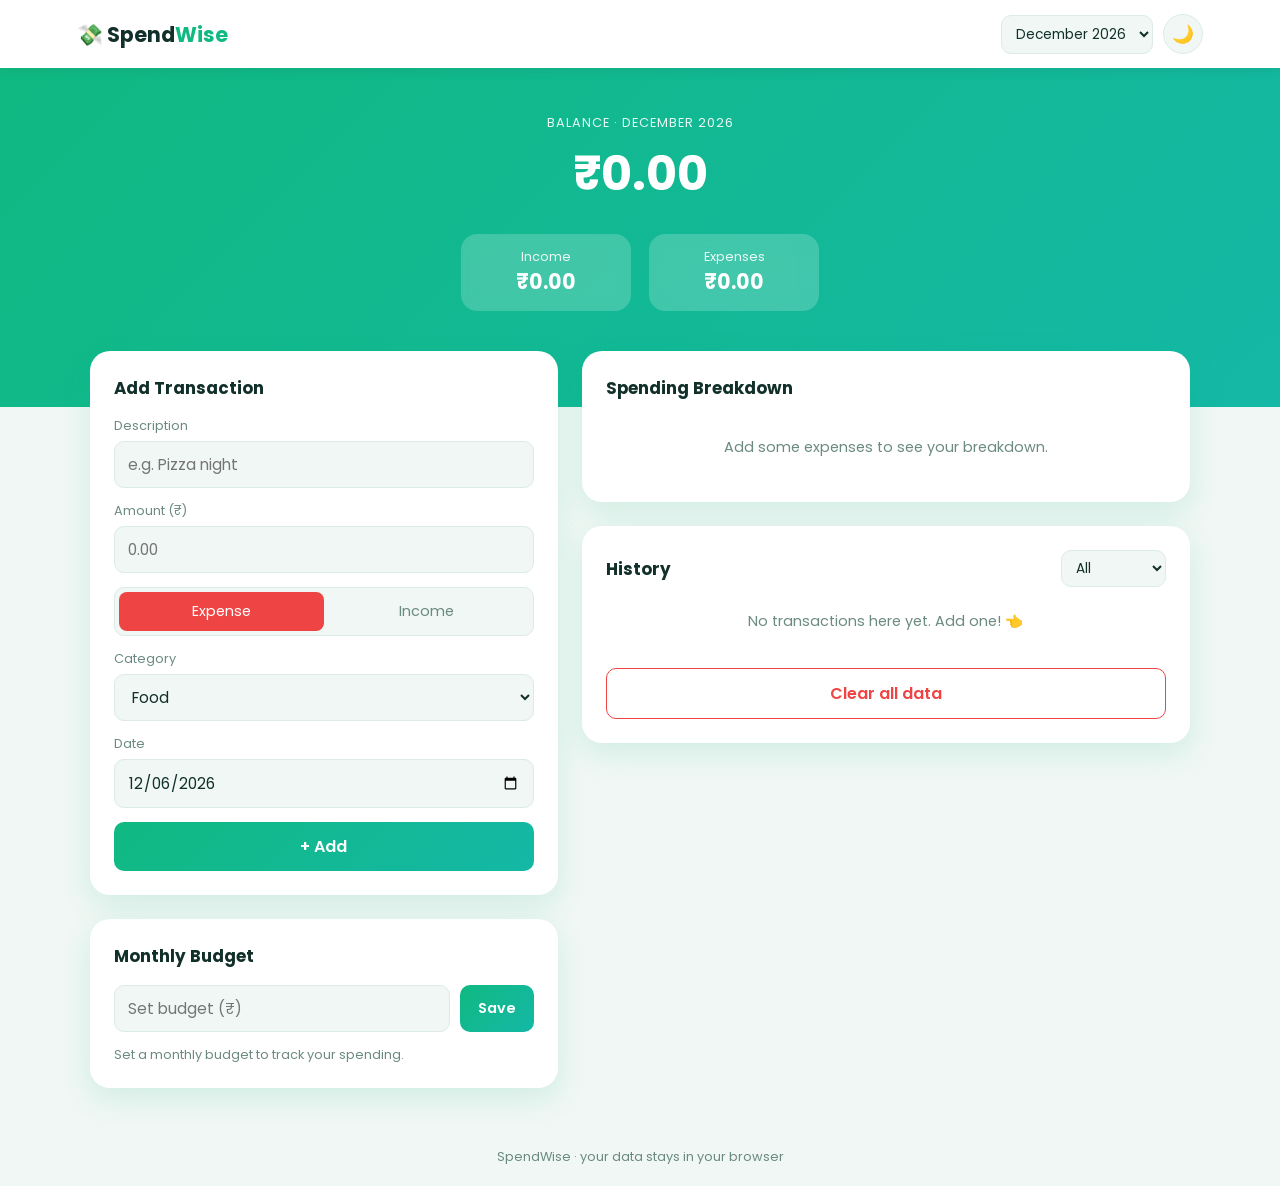
==== index.html @ 931999a9 "Add SpendWise expense tracker Co-Authored-By: Claude Sonnet 5.5 <noreply@anthropic.com>" ====
<!DOCTYPE html>
<html lang="en">
<head>
  <meta charset="UTF-8">
  <meta name="viewport" content="width=device-width, initial-scale=1.0">
  <meta name="description" content="SpendWise - a simple expense tracker with budgets, charts and dark mode.">
  <meta name="theme-color" content="#10b981">
  <title>SpendWise - Expense Tracker</title>
  <link rel="icon" href="data:image/svg+xml,<svg xmlns='http://www.w3.org/2000/svg' viewBox='0 0 100 100'><text y='.9em' font-size='90'>💸</text></svg>">
  <link rel="preconnect" href="https://fonts.googleapis.com">
  <link rel="preconnect" href="https://fonts.gstatic.com" crossorigin>
  <link href="https://fonts.googleapis.com/css2?family=Poppins:wght@400;500;600;700&display=swap" rel="stylesheet">
  <link rel="stylesheet" href="style.css">
</head>
<body>
  <header class="navbar">
    <div class="logo">💸 Spend<span>Wise</span></div>
    <div class="nav-right">
      <select id="monthFilter" aria-label="Filter by month"></select>
      <button id="themeToggle" class="icon-btn" title="Toggle dark mode" aria-label="Toggle dark mode">🌙</button>
    </div>
  </header>

  <section class="hero">
    <p class="hero-label" id="periodLabel">Total Balance</p>
    <h1 id="balance">₹0.00</h1>
    <div class="summary">
      <div class="card"><span>Income</span><strong id="income">₹0.00</strong></div>
      <div class="card"><span>Expenses</span><strong id="expense">₹0.00</strong></div>
    </div>
  </section>

  <main class="container">
    <div class="col">
      <section class="panel">
        <h2 id="formTitle">Add Transaction</h2>
        <form id="form">
          <label>Description
            <input type="text" id="text" placeholder="e.g. Pizza night" maxlength="60" required>
          </label>
          <label>Amount (₹)
            <input type="number" id="amount" placeholder="0.00" min="0.01" step="0.01" required>
          </label>
          <div class="toggle">
            <input type="radio" name="type" id="typeExpense" value="expense" checked>
            <label for="typeExpense">Expense</label>
            <input type="radio" name="type" id="typeIncome" value="income">
            <label for="typeIncome">Income</label>
          </div>
          <label>Category
            <select id="category"></select>
          </label>
          <label>Date
            <input type="date" id="date" required>
          </label>
          <div class="btn-row">
            <button type="submit" class="btn" id="submitBtn">+ Add</button>
            <button type="button" class="btn secondary" id="cancelEdit" hidden>Cancel</button>
          </div>
        </form>
      </section>

      <section class="panel">
        <h2>Monthly Budget</h2>
        <div class="budget-set">
          <input type="number" id="budgetInput" placeholder="Set budget (₹)" min="0" step="100">
          <button class="btn small" id="saveBudget">Save</button>
        </div>
        <div id="budgetBox"></div>
      </section>
    </div>

    <div class="col">
      <section class="panel">
        <h2>Spending Breakdown</h2>
        <div id="chart" class="chart-wrap"></div>
      </section>

      <section class="panel">
        <div class="list-head">
          <h2>History</h2>
          <select id="typeFilter" aria-label="Filter by type">
            <option value="all">All</option>
            <option value="income">Income</option>
            <option value="expense">Expenses</option>
          </select>
        </div>
        <ul id="list" class="list"></ul>
        <button id="clearAll" class="btn ghost">Clear all data</button>
      </section>
    </div>
  </main>

  <footer>SpendWise · your data stays in your browser</footer>
  <div id="toast" class="toast" role="status"></div>
  <script src="script.js"></script>
</body>
</html>
---- style.css ----
:root {
  --bg: #f0f7f4;
  --panel: #ffffff;
  --text: #12302a;
  --muted: #6b8a82;
  --primary: #10b981;
  --primary-2: #14b8a6;
  --income: #059669;
  --expense: #ef4444;
  --warn: #f59e0b;
  --border: #dcebe5;
  --shadow: 0 10px 30px rgba(16, 185, 129, 0.14);
}

body.dark {
  --bg: #0e1816;
  --panel: #16251f;
  --text: #e6f5ef;
  --muted: #8fb0a5;
  --border: #243a32;
  --shadow: 0 10px 30px rgba(0, 0, 0, 0.4);
}

* { box-sizing: border-box; margin: 0; padding: 0; }

body {
  font-family: 'Poppins', system-ui, sans-serif;
  background: var(--bg);
  color: var(--text);
  transition: background 0.3s, color 0.3s;
  min-height: 100vh;
}

/* Navbar */
.navbar {
  display: flex;
  justify-content: space-between;
  align-items: center;
  padding: 14px 6%;
  position: sticky;
  top: 0;
  z-index: 10;
  background: var(--panel);
  box-shadow: 0 2px 12px rgba(0, 0, 0, 0.07);
}
.logo { font-weight: 700; font-size: 1.3rem; }
.logo span { color: var(--primary); }
.nav-right { display: flex; gap: 10px; align-items: center; }
.icon-btn {
  background: var(--bg);
  border: 1px solid var(--border);
  border-radius: 50%;
  width: 40px; height: 40px;
  cursor: pointer;
  font-size: 1.1rem;
  transition: transform 0.2s;
}
.icon-btn:hover { transform: rotate(20deg) scale(1.1); }

/* Hero */
.hero {
  background: linear-gradient(135deg, var(--primary), var(--primary-2));
  color: #fff;
  text-align: center;
  padding: 46px 6% 96px;
}
.hero-label { opacity: 0.9; letter-spacing: 1px; text-transform: uppercase; font-size: 0.8rem; }
.hero h1 { font-size: 3rem; margin: 6px 0 24px; }
.summary { display: flex; justify-content: center; gap: 18px; flex-wrap: wrap; }
.card {
  background: rgba(255, 255, 255, 0.2);
  backdrop-filter: blur(8px);
  border-radius: 16px;
  padding: 14px 30px;
  min-width: 170px;
  display: flex; flex-direction: column;
}
.card span { font-size: 0.8rem; opacity: 0.9; }
.card strong { font-size: 1.3rem; }

/* Layout */
.container {
  display: grid;
  grid-template-columns: 1fr 1.3fr;
  gap: 24px;
  width: min(1100px, 92%);
  margin: -56px auto 40px;
  align-items: start;
}
.col { display: flex; flex-direction: column; gap: 24px; min-width: 0; }
.panel {
  background: var(--panel);
  border-radius: 20px;
  padding: 24px;
  box-shadow: var(--shadow);
}
.panel h2 { font-size: 1.05rem; margin-bottom: 16px; }

/* Forms */
form { display: flex; flex-direction: column; gap: 14px; }
label { font-size: 0.8rem; color: var(--muted); display: flex; flex-direction: column; gap: 6px; }
input, select {
  font-family: inherit;
  padding: 11px 13px;
  border: 1px solid var(--border);
  border-radius: 10px;
  background: var(--bg);
  color: var(--text);
  font-size: 0.95rem;
  outline: none;
  transition: border 0.2s, box-shadow 0.2s;
  max-width: 100%;
}
input:focus, select:focus {
  border-color: var(--primary);
  box-shadow: 0 0 0 3px rgba(16, 185, 129, 0.22);
}
.navbar select { padding: 8px 10px; font-size: 0.85rem; }

.toggle { display: flex; background: var(--bg); border-radius: 10px; padding: 4px; border: 1px solid var(--border); }
.toggle input { display: none; }
.toggle label {
  flex: 1; text-align: center; padding: 9px; border-radius: 8px;
  cursor: pointer; font-size: 0.9rem; transition: 0.25s; color: var(--muted);
}
#typeExpense:checked + label { background: var(--expense); color: #fff; }
#typeIncome:checked + label { background: var(--income); color: #fff; }

.btn-row { display: flex; gap: 10px; }
.btn {
  flex: 1;
  background: linear-gradient(135deg, var(--primary), var(--primary-2));
  color: #fff;
  border: none;
  padding: 12px;
  border-radius: 10px;
  font-family: inherit;
  font-weight: 600;
  font-size: 1rem;
  cursor: pointer;
  transition: transform 0.2s, box-shadow 0.2s;
}
.btn:hover { transform: translateY(-2px); box-shadow: 0 8px 18px rgba(16, 185, 129, 0.35); }
.btn.small { flex: none; padding: 10px 18px; font-size: 0.9rem; }
.btn.secondary { background: var(--bg); color: var(--text); border: 1px solid var(--border); }
.btn.secondary:hover { box-shadow: none; }
.btn.ghost { background: none; color: var(--expense); border: 1px solid var(--expense); margin-top: 16px; width: 100%; }
.btn.ghost:hover { background: var(--expense); color: #fff; box-shadow: none; }

/* Budget */
.budget-set { display: flex; gap: 10px; margin-bottom: 14px; }
.budget-set input { flex: 1; min-width: 0; }
.budget-meta { display: flex; justify-content: space-between; font-size: 0.85rem; margin-bottom: 8px; }
.budget-track { height: 12px; border-radius: 20px; background: var(--bg); overflow: hidden; border: 1px solid var(--border); }
.budget-fill { height: 100%; border-radius: 20px; background: var(--primary); transition: width 0.6s ease, background 0.3s; }
.budget-fill.warn { background: var(--warn); }
.budget-fill.over { background: var(--expense); }
.budget-note { font-size: 0.8rem; color: var(--muted); margin-top: 8px; }
.budget-note.over { color: var(--expense); font-weight: 500; }
.budget-note.warn { color: var(--warn); font-weight: 500; }

/* Doughnut chart */
.chart-wrap { display: flex; align-items: center; gap: 28px; flex-wrap: wrap; justify-content: center; }
.donut {
  width: 170px; height: 170px; border-radius: 50%;
  position: relative; flex-shrink: 0;
  transition: background 0.4s;
}
.donut::after {
  content: '';
  position: absolute; inset: 26px;
  background: var(--panel);
  border-radius: 50%;
}
.donut-center {
  position: absolute; inset: 0; z-index: 1;
  display: flex; flex-direction: column; align-items: center; justify-content: center;
  font-size: 0.7rem; color: var(--muted);
}
.donut-center b { font-size: 1.05rem; color: var(--text); }
.legend { list-style: none; display: flex; flex-direction: column; gap: 8px; font-size: 0.85rem; flex: 1; min-width: 150px; }
.legend li { display: flex; align-items: center; gap: 8px; }
.legend .dot { width: 10px; height: 10px; border-radius: 50%; flex-shrink: 0; }
.legend .pct { margin-left: auto; color: var(--muted); }
.empty { color: var(--muted); text-align: center; padding: 20px 0; font-size: 0.9rem; width: 100%; }

/* List */
.list-head { display: flex; justify-content: space-between; align-items: center; margin-bottom: 4px; }
.list-head h2 { margin-bottom: 0; }
.list-head select { padding: 7px 10px; font-size: 0.85rem; }
.list { list-style: none; max-height: 460px; overflow-y: auto; }
.list li {
  display: flex; align-items: center; gap: 12px;
  padding: 13px 4px;
  border-bottom: 1px solid var(--border);
  animation: slideIn 0.35s ease;
}
.list .icon {
  width: 42px; height: 42px; border-radius: 12px;
  display: grid; place-items: center; font-size: 1.2rem;
  background: var(--bg); flex-shrink: 0;
}
.list .info { flex: 1; min-width: 0; }
.list .info b { display: block; font-weight: 500; overflow: hidden; text-overflow: ellipsis; white-space: nowrap; }
.list .info small { color: var(--muted); }
.amt { font-weight: 600; white-space: nowrap; }
.amt.plus { color: var(--income); }
.amt.minus { color: var(--expense); }
.actions { display: flex; gap: 2px; opacity: 0; transition: 0.2s; }
.list li:hover .actions, .list li:focus-within .actions { opacity: 1; }
.actions button {
  background: none; border: none; cursor: pointer;
  color: var(--muted); font-size: 1rem; padding: 4px 6px; border-radius: 6px;
}
.actions button:hover { background: var(--bg); color: var(--text); }
.actions .del:hover { color: var(--expense); }

@keyframes slideIn {
  from { opacity: 0; transform: translateY(-8px); }
  to { opacity: 1; transform: none; }
}

/* Toast */
.toast {
  position: fixed; bottom: 24px; left: 50%;
  transform: translate(-50%, 80px);
  background: var(--text); color: var(--bg);
  padding: 11px 20px; border-radius: 30px;
  font-size: 0.85rem; opacity: 0;
  transition: 0.35s; pointer-events: none; z-index: 20;
}
.toast.show { transform: translate(-50%, 0); opacity: 1; }

footer { text-align: center; color: var(--muted); font-size: 0.8rem; padding: 20px; }

/* Responsive */
@media (max-width: 820px) {
  .container { grid-template-columns: 1fr; }
  .hero h1 { font-size: 2.3rem; }
  .actions { opacity: 1; }
}
@media (max-width: 480px) {
  .navbar { padding: 12px 4%; }
  .logo { font-size: 1.1rem; }
  .card { min-width: 140px; padding: 12px 18px; }
}
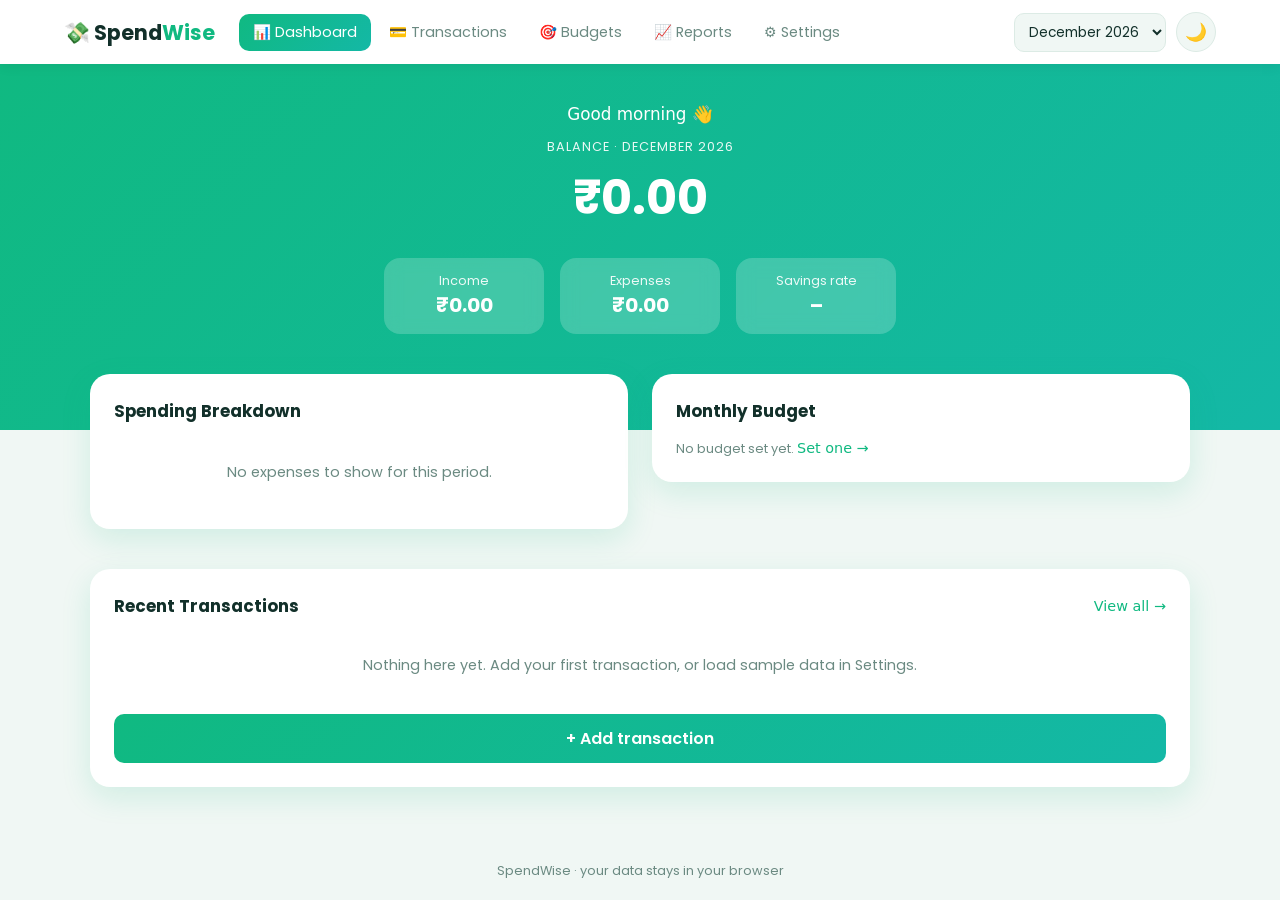
==== commit 73e19857: "Turn SpendWise into a multi-page app Adds Dashboard, Transactions, Budgets, Reports and Settings pag" ====
--- a/index.html
+++ b/index.html
@@ -3,96 +3,47 @@
 <head>
   <meta charset="UTF-8">
   <meta name="viewport" content="width=device-width, initial-scale=1.0">
-  <meta name="description" content="SpendWise - a simple expense tracker with budgets, charts and dark mode.">
+  <meta name="description" content="SpendWise - a simple expense tracker with budgets, reports and dark mode.">
   <meta name="theme-color" content="#10b981">
-  <title>SpendWise - Expense Tracker</title>
+  <title>Dashboard - SpendWise</title>
   <link rel="icon" href="data:image/svg+xml,<svg xmlns='http://www.w3.org/2000/svg' viewBox='0 0 100 100'><text y='.9em' font-size='90'>💸</text></svg>">
-  <link rel="preconnect" href="https://fonts.googleapis.com">
-  <link rel="preconnect" href="https://fonts.gstatic.com" crossorigin>
   <link href="https://fonts.googleapis.com/css2?family=Poppins:wght@400;500;600;700&display=swap" rel="stylesheet">
   <link rel="stylesheet" href="style.css">
 </head>
-<body>
-  <header class="navbar">
-    <div class="logo">💸 Spend<span>Wise</span></div>
-    <div class="nav-right">
-      <select id="monthFilter" aria-label="Filter by month"></select>
-      <button id="themeToggle" class="icon-btn" title="Toggle dark mode" aria-label="Toggle dark mode">🌙</button>
-    </div>
-  </header>
-
+<body data-page="index.html">
   <section class="hero">
+    <p class="greeting" id="greeting">Welcome back 👋</p>
     <p class="hero-label" id="periodLabel">Total Balance</p>
     <h1 id="balance">₹0.00</h1>
     <div class="summary">
       <div class="card"><span>Income</span><strong id="income">₹0.00</strong></div>
       <div class="card"><span>Expenses</span><strong id="expense">₹0.00</strong></div>
+      <div class="card"><span>Savings rate</span><strong id="savings">0%</strong></div>
     </div>
   </section>
 
-  <main class="container">
-    <div class="col">
-      <section class="panel">
-        <h2 id="formTitle">Add Transaction</h2>
-        <form id="form">
-          <label>Description
-            <input type="text" id="text" placeholder="e.g. Pizza night" maxlength="60" required>
-          </label>
-          <label>Amount (₹)
-            <input type="number" id="amount" placeholder="0.00" min="0.01" step="0.01" required>
-          </label>
-          <div class="toggle">
-            <input type="radio" name="type" id="typeExpense" value="expense" checked>
-            <label for="typeExpense">Expense</label>
-            <input type="radio" name="type" id="typeIncome" value="income">
-            <label for="typeIncome">Income</label>
-          </div>
-          <label>Category
-            <select id="category"></select>
-          </label>
-          <label>Date
-            <input type="date" id="date" required>
-          </label>
-          <div class="btn-row">
-            <button type="submit" class="btn" id="submitBtn">+ Add</button>
-            <button type="button" class="btn secondary" id="cancelEdit" hidden>Cancel</button>
-          </div>
-        </form>
-      </section>
+  <main class="container two-col">
+    <section class="panel">
+      <h2>Spending Breakdown</h2>
+      <div id="chart"></div>
+    </section>
 
-      <section class="panel">
-        <h2>Monthly Budget</h2>
-        <div class="budget-set">
-          <input type="number" id="budgetInput" placeholder="Set budget (₹)" min="0" step="100">
-          <button class="btn small" id="saveBudget">Save</button>
-        </div>
-        <div id="budgetBox"></div>
-      </section>
-    </div>
+    <section class="panel">
+      <h2>Monthly Budget</h2>
+      <div id="budgetBox"></div>
+    </section>
 
-    <div class="col">
-      <section class="panel">
-        <h2>Spending Breakdown</h2>
-        <div id="chart" class="chart-wrap"></div>
-      </section>
-
-      <section class="panel">
-        <div class="list-head">
-          <h2>History</h2>
-          <select id="typeFilter" aria-label="Filter by type">
-            <option value="all">All</option>
-            <option value="income">Income</option>
-            <option value="expense">Expenses</option>
-          </select>
-        </div>
-        <ul id="list" class="list"></ul>
-        <button id="clearAll" class="btn ghost">Clear all data</button>
-      </section>
-    </div>
+    <section class="panel wide">
+      <div class="list-head">
+        <h2>Recent Transactions</h2>
+        <a class="link" href="transactions.html">View all →</a>
+      </div>
+      <ul id="list" class="list"></ul>
+      <a class="btn block" href="transactions.html">+ Add transaction</a>
+    </section>
   </main>
 
-  <footer>SpendWise · your data stays in your browser</footer>
-  <div id="toast" class="toast" role="status"></div>
-  <script src="script.js"></script>
+  <script src="common.js"></script>
+  <script src="dashboard.js"></script>
 </body>
 </html>
--- a/style.css
+++ b/style.css
@@ -29,22 +29,40 @@
   color: var(--text);
   transition: background 0.3s, color 0.3s;
   min-height: 100vh;
-}
-
-/* Navbar */
+  display: flex;
+  flex-direction: column;
+}
+body > main { flex: 1; }
+a { color: inherit; text-decoration: none; }
+.link { color: var(--primary); font-weight: 500; font-size: 0.9rem; }
+.link:hover { text-decoration: underline; }
+code { background: var(--bg); padding: 2px 6px; border-radius: 6px; font-size: 0.85em; }
+
+/* ---------- Navbar ---------- */
 .navbar {
   display: flex;
-  justify-content: space-between;
   align-items: center;
-  padding: 14px 6%;
+  gap: 24px;
+  padding: 12px 5%;
   position: sticky;
   top: 0;
   z-index: 10;
   background: var(--panel);
   box-shadow: 0 2px 12px rgba(0, 0, 0, 0.07);
 }
-.logo { font-weight: 700; font-size: 1.3rem; }
+.logo { font-weight: 700; font-size: 1.3rem; white-space: nowrap; }
 .logo span { color: var(--primary); }
+.nav-links { display: flex; gap: 4px; flex: 1; }
+.nav-links a {
+  padding: 8px 14px;
+  border-radius: 10px;
+  font-size: 0.9rem;
+  color: var(--muted);
+  transition: 0.2s;
+  white-space: nowrap;
+}
+.nav-links a:hover { background: var(--bg); color: var(--text); }
+.nav-links a.active { background: linear-gradient(135deg, var(--primary), var(--primary-2)); color: #fff; }
 .nav-right { display: flex; gap: 10px; align-items: center; }
 .icon-btn {
   background: var(--bg);
@@ -57,46 +75,59 @@
 }
 .icon-btn:hover { transform: rotate(20deg) scale(1.1); }
 
-/* Hero */
+/* ---------- Hero ---------- */
 .hero {
   background: linear-gradient(135deg, var(--primary), var(--primary-2));
   color: #fff;
   text-align: center;
-  padding: 46px 6% 96px;
-}
+  padding: 40px 5% 96px;
+}
+.hero.slim { padding: 34px 5% 80px; }
+.hero.slim h1 { font-size: 2rem; margin: 0 0 4px; }
+.hero.slim p { opacity: 0.9; }
+.greeting { font-size: 1.05rem; font-weight: 500; margin-bottom: 14px; }
 .hero-label { opacity: 0.9; letter-spacing: 1px; text-transform: uppercase; font-size: 0.8rem; }
 .hero h1 { font-size: 3rem; margin: 6px 0 24px; }
-.summary { display: flex; justify-content: center; gap: 18px; flex-wrap: wrap; }
+.summary { display: flex; justify-content: center; gap: 16px; flex-wrap: wrap; }
 .card {
   background: rgba(255, 255, 255, 0.2);
   backdrop-filter: blur(8px);
   border-radius: 16px;
-  padding: 14px 30px;
-  min-width: 170px;
+  padding: 14px 28px;
+  min-width: 160px;
   display: flex; flex-direction: column;
 }
 .card span { font-size: 0.8rem; opacity: 0.9; }
-.card strong { font-size: 1.3rem; }
-
-/* Layout */
+.card strong { font-size: 1.25rem; }
+
+/* ---------- Layout ---------- */
 .container {
-  display: grid;
-  grid-template-columns: 1fr 1.3fr;
+  display: flex;
+  flex-direction: column;
   gap: 24px;
   width: min(1100px, 92%);
   margin: -56px auto 40px;
+}
+.container.two-col, .two-col.flush {
+  display: grid;
+  grid-template-columns: 1fr 1fr;
+  gap: 24px;
   align-items: start;
 }
-.col { display: flex; flex-direction: column; gap: 24px; min-width: 0; }
+.two-col.flush { width: 100%; margin: 0; }
+.container.wide-right { grid-template-columns: 1fr 1.5fr; }
+.wide { grid-column: 1 / -1; }
 .panel {
   background: var(--panel);
   border-radius: 20px;
   padding: 24px;
   box-shadow: var(--shadow);
+  min-width: 0;
 }
 .panel h2 { font-size: 1.05rem; margin-bottom: 16px; }
-
-/* Forms */
+.hint { color: var(--muted); font-size: 0.85rem; margin-bottom: 14px; line-height: 1.6; }
+
+/* ---------- Forms ---------- */
 form { display: flex; flex-direction: column; gap: 14px; }
 label { font-size: 0.8rem; color: var(--muted); display: flex; flex-direction: column; gap: 6px; }
 input, select {
@@ -129,6 +160,8 @@
 .btn-row { display: flex; gap: 10px; }
 .btn {
   flex: 1;
+  display: inline-block;
+  text-align: center;
   background: linear-gradient(135deg, var(--primary), var(--primary-2));
   color: #fff;
   border: none;
@@ -141,13 +174,15 @@
   transition: transform 0.2s, box-shadow 0.2s;
 }
 .btn:hover { transform: translateY(-2px); box-shadow: 0 8px 18px rgba(16, 185, 129, 0.35); }
-.btn.small { flex: none; padding: 10px 18px; font-size: 0.9rem; }
+.btn.block { display: block; margin-top: 16px; }
+.btn.small { flex: none; padding: 9px 16px; font-size: 0.85rem; }
 .btn.secondary { background: var(--bg); color: var(--text); border: 1px solid var(--border); }
-.btn.secondary:hover { box-shadow: none; }
-.btn.ghost { background: none; color: var(--expense); border: 1px solid var(--expense); margin-top: 16px; width: 100%; }
+.btn.secondary:hover { box-shadow: none; border-color: var(--primary); }
+.btn.ghost { background: none; color: var(--expense); border: 1px solid var(--expense); }
 .btn.ghost:hover { background: var(--expense); color: #fff; box-shadow: none; }
-
-/* Budget */
+.stack { display: flex; flex-direction: column; gap: 12px; }
+
+/* ---------- Budgets ---------- */
 .budget-set { display: flex; gap: 10px; margin-bottom: 14px; }
 .budget-set input { flex: 1; min-width: 0; }
 .budget-meta { display: flex; justify-content: space-between; font-size: 0.85rem; margin-bottom: 8px; }
@@ -158,37 +193,55 @@
 .budget-note { font-size: 0.8rem; color: var(--muted); margin-top: 8px; }
 .budget-note.over { color: var(--expense); font-weight: 500; }
 .budget-note.warn { color: var(--warn); font-weight: 500; }
-
-/* Doughnut chart */
+.cat-grid { display: grid; grid-template-columns: repeat(auto-fill, minmax(250px, 1fr)); gap: 16px; }
+.cat-card { border: 1px solid var(--border); border-radius: 14px; padding: 16px; background: var(--bg); }
+.cat-head { display: flex; justify-content: space-between; align-items: center; gap: 10px; margin-bottom: 12px; font-weight: 500; }
+.cat-head input { width: 100px; padding: 7px 10px; font-size: 0.85rem; background: var(--panel); }
+
+/* ---------- Charts ---------- */
 .chart-wrap { display: flex; align-items: center; gap: 28px; flex-wrap: wrap; justify-content: center; }
-.donut {
-  width: 170px; height: 170px; border-radius: 50%;
-  position: relative; flex-shrink: 0;
-  transition: background 0.4s;
-}
-.donut::after {
-  content: '';
-  position: absolute; inset: 26px;
-  background: var(--panel);
-  border-radius: 50%;
-}
+.donut { width: 170px; height: 170px; border-radius: 50%; position: relative; flex-shrink: 0; }
+.donut::after { content: ''; position: absolute; inset: 26px; background: var(--panel); border-radius: 50%; }
 .donut-center {
   position: absolute; inset: 0; z-index: 1;
   display: flex; flex-direction: column; align-items: center; justify-content: center;
   font-size: 0.7rem; color: var(--muted);
 }
-.donut-center b { font-size: 1.05rem; color: var(--text); }
-.legend { list-style: none; display: flex; flex-direction: column; gap: 8px; font-size: 0.85rem; flex: 1; min-width: 150px; }
+.donut-center b { font-size: 1rem; color: var(--text); }
+.legend { list-style: none; display: flex; flex-direction: column; gap: 8px; font-size: 0.85rem; flex: 1; min-width: 160px; }
 .legend li { display: flex; align-items: center; gap: 8px; }
-.legend .dot { width: 10px; height: 10px; border-radius: 50%; flex-shrink: 0; }
+.dot { width: 10px; height: 10px; border-radius: 50%; flex-shrink: 0; display: inline-block; }
 .legend .pct { margin-left: auto; color: var(--muted); }
-.empty { color: var(--muted); text-align: center; padding: 20px 0; font-size: 0.9rem; width: 100%; }
-
-/* List */
-.list-head { display: flex; justify-content: space-between; align-items: center; margin-bottom: 4px; }
+.empty { color: var(--muted); text-align: center; padding: 22px 0; font-size: 0.9rem; width: 100%; }
+
+.bars { display: flex; gap: 14px; align-items: flex-end; height: 220px; padding-top: 10px; }
+.bar-group { flex: 1; display: flex; flex-direction: column; align-items: center; gap: 8px; height: 100%; }
+.bar-pair { flex: 1; width: 100%; display: flex; gap: 5px; align-items: flex-end; justify-content: center; }
+.bar { width: 100%; max-width: 34px; border-radius: 8px 8px 0 0; min-height: 3px; transition: height 0.6s ease; }
+.bar.inc, .dot.inc { background: var(--primary); }
+.bar.exp, .dot.exp { background: var(--expense); }
+.bar-group small { color: var(--muted); font-size: 0.75rem; }
+.bar-legend { display: flex; gap: 18px; justify-content: center; margin-top: 14px; font-size: 0.8rem; color: var(--muted); }
+.bar-legend span { display: flex; align-items: center; gap: 6px; }
+
+.stats { display: grid; grid-template-columns: repeat(4, 1fr); gap: 16px; }
+.stat {
+  background: var(--panel); border-radius: 18px; padding: 18px;
+  box-shadow: var(--shadow); display: flex; flex-direction: column; gap: 4px;
+}
+.stat-icon { font-size: 1.5rem; }
+.stat small { color: var(--muted); font-size: 0.78rem; }
+.stat b { font-size: 1.1rem; }
+
+/* ---------- Lists ---------- */
+.list-head { display: flex; justify-content: space-between; align-items: center; margin-bottom: 14px; gap: 10px; }
 .list-head h2 { margin-bottom: 0; }
-.list-head select { padding: 7px 10px; font-size: 0.85rem; }
-.list { list-style: none; max-height: 460px; overflow-y: auto; }
+.filters { display: grid; grid-template-columns: 1fr 1fr; gap: 10px; margin-bottom: 10px; }
+.filters input { grid-column: 1 / -1; }
+.filters select { padding: 9px 10px; font-size: 0.85rem; }
+.result-info { font-size: 0.8rem; color: var(--muted); margin-bottom: 4px; min-height: 1.2em; }
+.list { list-style: none; max-height: 480px; overflow-y: auto; }
+.list.tall { max-height: 560px; }
 .list li {
   display: flex; align-items: center; gap: 12px;
   padding: 13px 4px;
@@ -212,15 +265,14 @@
   background: none; border: none; cursor: pointer;
   color: var(--muted); font-size: 1rem; padding: 4px 6px; border-radius: 6px;
 }
-.actions button:hover { background: var(--bg); color: var(--text); }
-.actions .del:hover { color: var(--expense); }
+.actions button:hover { background: var(--bg); }
 
 @keyframes slideIn {
   from { opacity: 0; transform: translateY(-8px); }
   to { opacity: 1; transform: none; }
 }
 
-/* Toast */
+/* ---------- Toast & footer ---------- */
 .toast {
   position: fixed; bottom: 24px; left: 50%;
   transform: translate(-50%, 80px);
@@ -230,17 +282,20 @@
   transition: 0.35s; pointer-events: none; z-index: 20;
 }
 .toast.show { transform: translate(-50%, 0); opacity: 1; }
-
 footer { text-align: center; color: var(--muted); font-size: 0.8rem; padding: 20px; }
 
-/* Responsive */
-@media (max-width: 820px) {
-  .container { grid-template-columns: 1fr; }
+/* ---------- Responsive ---------- */
+@media (max-width: 900px) {
+  .navbar { flex-wrap: wrap; gap: 10px; }
+  .nav-links { order: 3; flex-basis: 100%; overflow-x: auto; padding-bottom: 2px; }
+  .nav-right { margin-left: auto; }
+  .container.two-col, .container.wide-right, .two-col.flush { grid-template-columns: 1fr; }
+  .stats { grid-template-columns: repeat(2, 1fr); }
+  .actions { opacity: 1; }
+}
+@media (max-width: 520px) {
   .hero h1 { font-size: 2.3rem; }
-  .actions { opacity: 1; }
-}
-@media (max-width: 480px) {
-  .navbar { padding: 12px 4%; }
-  .logo { font-size: 1.1rem; }
-  .card { min-width: 140px; padding: 12px 18px; }
-}
+  .card { min-width: 130px; padding: 12px 16px; }
+  .bars { gap: 6px; }
+  .cat-grid { grid-template-columns: 1fr; }
+}
